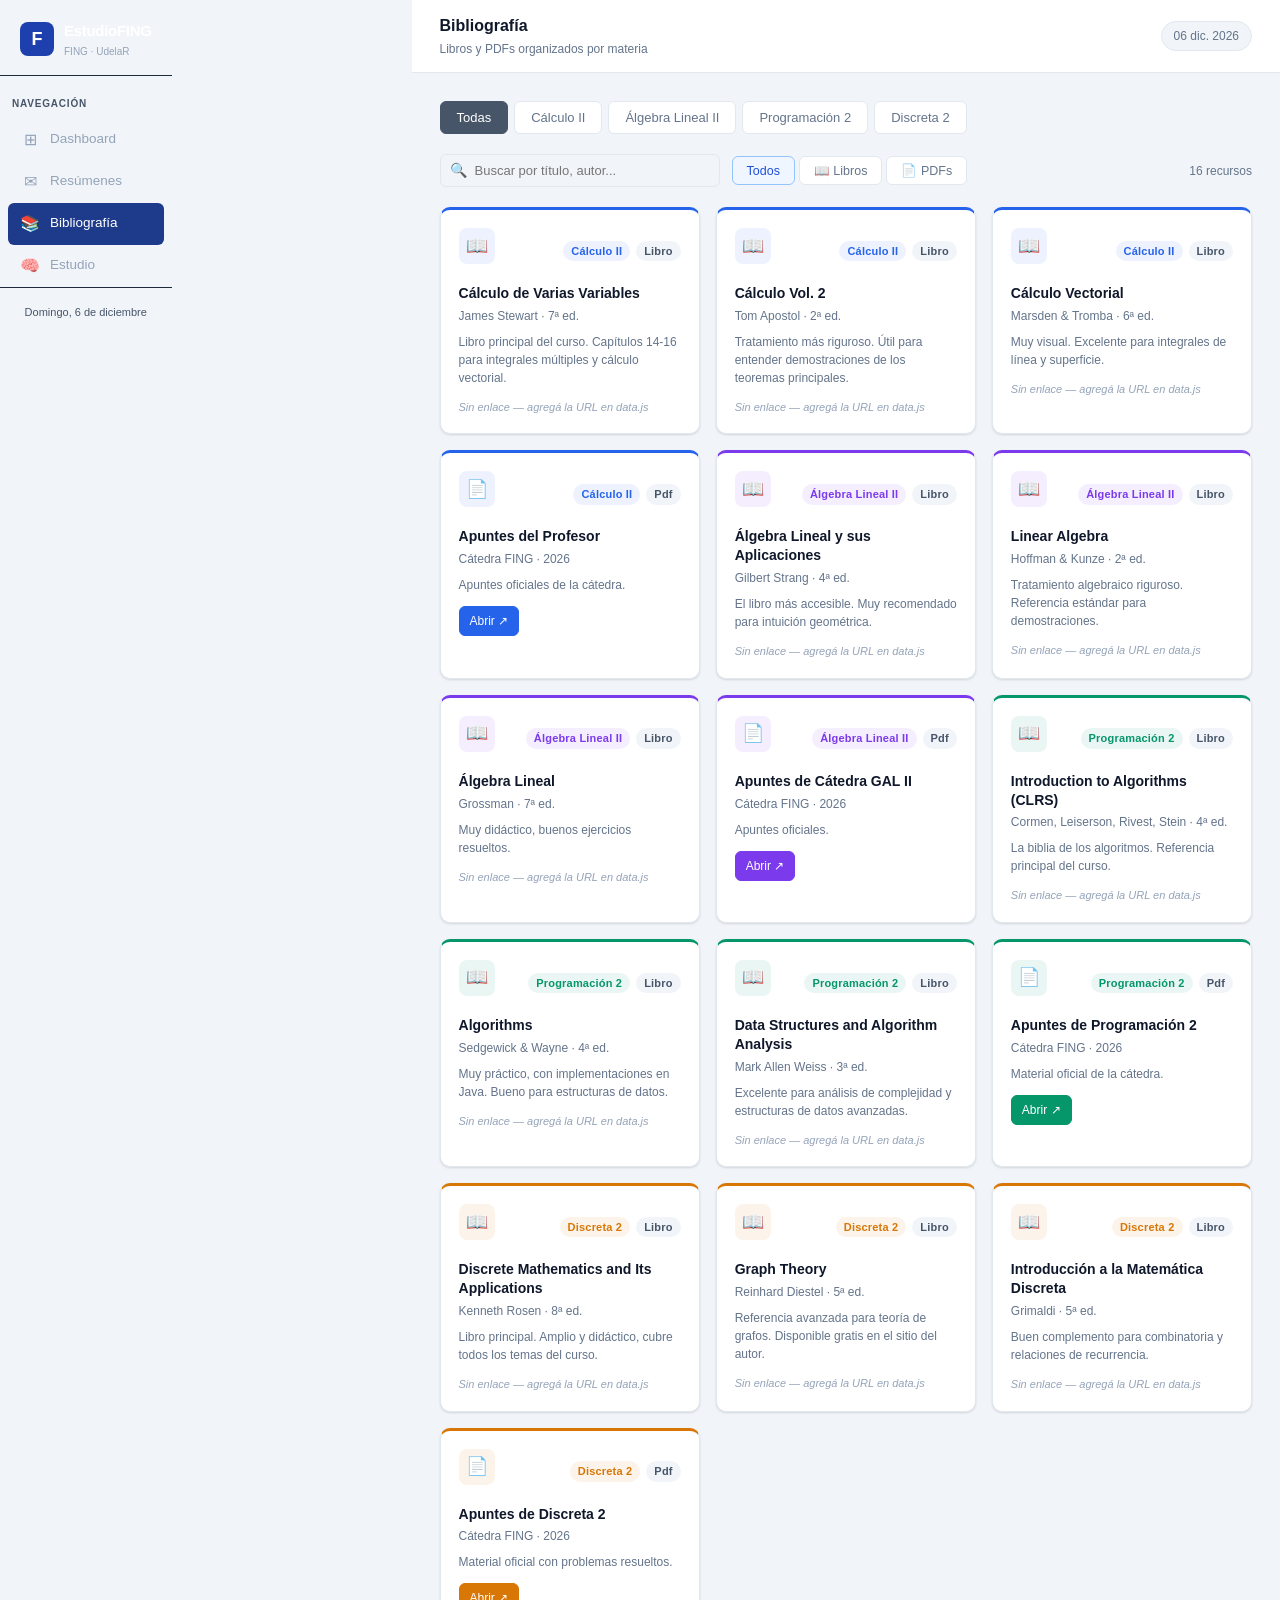
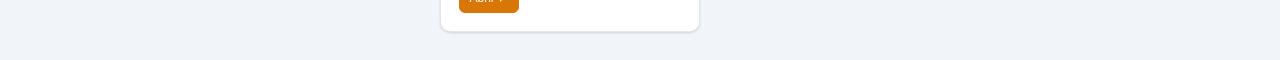
==== bibliografia.html @ 0bfc6a6f "EstudioFING - app de estudio FING" ====
<!DOCTYPE html>
<html lang="es">
<head>
  <meta charset="UTF-8">
  <meta name="viewport" content="width=device-width, initial-scale=1.0">
  <title>EstudioFING — Bibliografía</title>
  <link rel="stylesheet" href="styles.css">
</head>
<body>
  <nav id="sidebar"></nav>

  <main class="main">
    <header class="topbar">
      <div>
        <div class="topbar-title">Bibliografía</div>
        <div class="topbar-sub">Libros y PDFs organizados por materia</div>
      </div>
      <div class="topbar-right">
        <span class="date-badge" id="current-date"></span>
      </div>
    </header>

    <div class="content">
      <!-- Tabs por materia -->
      <div class="bib-tabs" id="bib-tabs"></div>

      <!-- Buscador -->
      <div style="margin-bottom:20px;display:flex;align-items:center;gap:12px;flex-wrap:wrap">
        <div class="search-wrap">
          <span class="search-icon">🔍</span>
          <input type="text" class="search-input" id="search-input" placeholder="Buscar por título, autor...">
        </div>
        <div class="filter-tabs" id="tipo-tabs">
          <button class="filter-tab active" data-tipo="todos">Todos</button>
          <button class="filter-tab" data-tipo="libro">📖 Libros</button>
          <button class="filter-tab" data-tipo="pdf">📄 PDFs</button>
        </div>
        <span id="bib-count" style="margin-left:auto;font-size:12px;color:var(--text-muted);font-weight:500"></span>
      </div>

      <div class="bib-grid" id="bib-grid"></div>
    </div>
  </main>

  <script src="data.js"></script>
  <script src="app.js"></script>
  <script>
    renderSidebar('bibliografia');
    document.getElementById('current-date').textContent =
      new Date().toLocaleDateString('es-UY', { day:'2-digit', month:'short', year:'numeric' });

    const tipoIcons = { libro: '📖', pdf: '📄', articulo: '📰', apunte: '📝' };

    let activeMateriaId = 'todas';
    let activeTipo      = 'todos';
    let searchTerm      = '';

    // Tabs de materias
    const tabsEl = document.getElementById('bib-tabs');
    const allTab = document.createElement('button');
    allTab.className = 'bib-tab active';
    allTab.dataset.materia = 'todas';
    allTab.textContent = 'Todas';
    allTab.style.setProperty('--tab-color', '#475569');
    tabsEl.appendChild(allTab);

    DATA.materias.forEach(m => {
      const btn = document.createElement('button');
      btn.className = 'bib-tab';
      btn.dataset.materia = m.id;
      btn.textContent = m.abrev;
      btn.style.setProperty('--tab-color', m.color);
      tabsEl.appendChild(btn);
    });

    tabsEl.addEventListener('click', e => {
      const btn = e.target.closest('.bib-tab');
      if (!btn) return;
      tabsEl.querySelectorAll('.bib-tab').forEach(b => {
        b.classList.remove('active');
        b.style.background = '';
        b.style.color = '';
        b.style.borderColor = '';
      });
      btn.classList.add('active');
      const materia = DATA.materias.find(m => m.id === btn.dataset.materia);
      if (materia) {
        btn.style.background = materia.color;
        btn.style.color = '#fff';
        btn.style.borderColor = materia.color;
      } else {
        btn.style.background = '#475569';
        btn.style.color = '#fff';
        btn.style.borderColor = '#475569';
      }
      activeMateriaId = btn.dataset.materia;
      renderGrid();
    });

    // Activar el primer tab visualmente
    allTab.style.background = '#475569';
    allTab.style.color = '#fff';
    allTab.style.borderColor = '#475569';

    // Tipo tabs
    document.getElementById('tipo-tabs').addEventListener('click', e => {
      const btn = e.target.closest('.filter-tab');
      if (!btn) return;
      document.querySelectorAll('#tipo-tabs .filter-tab').forEach(b => b.classList.remove('active'));
      btn.classList.add('active');
      activeTipo = btn.dataset.tipo;
      renderGrid();
    });

    document.getElementById('search-input').addEventListener('input', function() {
      searchTerm = this.value.trim().toLowerCase();
      renderGrid();
    });

    function renderGrid() {
      const items = getBibliografiaAll().filter(b => {
        if (activeMateriaId !== 'todas' && b.materiaId !== activeMateriaId) return false;
        if (activeTipo !== 'todos' && b.tipo !== activeTipo) return false;
        if (searchTerm) {
          return b.titulo.toLowerCase().includes(searchTerm)
            || (b.autor||'').toLowerCase().includes(searchTerm)
            || (b.descripcion||'').toLowerCase().includes(searchTerm);
        }
        return true;
      });

      document.getElementById('bib-count').textContent =
        `${items.length} recurso${items.length !== 1 ? 's' : ''}`;

      const grid = document.getElementById('bib-grid');

      if (!items.length) {
        grid.innerHTML = `
          <div class="empty-state" style="grid-column:1/-1">
            <div class="empty-state-icon">📭</div>
            <div class="empty-state-title">Sin resultados</div>
            <div class="empty-state-text">Probá con otros filtros o términos de búsqueda.</div>
          </div>`;
        return;
      }

      grid.innerHTML = items.map(b => {
        const icon = tipoIcons[b.tipo] || '📄';
        const tipoLabel = b.tipo.charAt(0).toUpperCase() + b.tipo.slice(1);
        const hasUrl = b.url && b.url.trim() !== '';

        return `
          <div class="bib-card" style="--card-color:${b.materiaColor}">
            <div style="display:flex;align-items:center;justify-content:space-between;margin-bottom:10px">
              <div class="bib-type-icon" style="background:${b.materiaColor}15;color:${b.materiaColor}">${icon}</div>
              <div style="display:flex;gap:6px;align-items:center">
                <span class="badge" style="background:${b.materiaColor}15;color:${b.materiaColor}">${b.materiaNombre}</span>
                <span class="badge" style="background:#f1f5f9;color:#475569">${tipoLabel}</span>
              </div>
            </div>
            <div class="bib-titulo">${b.titulo}</div>
            <div class="bib-autor">${b.autor || ''}${b.edicion ? ' · ' + b.edicion : ''}</div>
            <div class="bib-desc">${b.descripcion || ''}</div>
            <div class="bib-footer">
              ${hasUrl
                ? `<a href="${b.url}" target="_blank" class="btn btn-sm" style="background:${b.materiaColor};color:#fff;border-color:${b.materiaColor}">
                    Abrir ↗
                   </a>`
                : `<span style="font-size:11px;color:#94a3b8;font-style:italic">Sin enlace — agregá la URL en data.js</span>`}
            </div>
          </div>
        `;
      }).join('');
    }

    renderGrid();
  </script>
</body>
</html>
---- styles.css ----
/* ============================================================
   styles.css — EstudioFING
   ============================================================ */

*, *::before, *::after { box-sizing: border-box; margin: 0; padding: 0; }

:root {
  --sidebar-w: 240px;
  --sidebar-bg: #0f172a;
  --sidebar-text: #94a3b8;
  --sidebar-hover: #1e293b;
  --sidebar-active: #ffffff;
  --sidebar-active-bg: #1e40af;
  --bg: #f1f5f9;
  --surface: #ffffff;
  --border: #e2e8f0;
  --text: #0f172a;
  --text-muted: #64748b;
  --radius: 10px;
  --radius-sm: 6px;
  --shadow: 0 1px 3px rgba(0,0,0,.08), 0 1px 2px rgba(0,0,0,.06);
  --shadow-md: 0 4px 6px rgba(0,0,0,.07), 0 2px 4px rgba(0,0,0,.06);
  --transition: 150ms ease;
}

body {
  font-family: -apple-system, BlinkMacSystemFont, 'Segoe UI', Roboto, 'Helvetica Neue', sans-serif;
  font-size: 14px;
  line-height: 1.5;
  color: var(--text);
  background: var(--bg);
  display: flex;
  min-height: 100vh;
}

/* ── SIDEBAR ─────────────────────────────────────────────── */
.sidebar {
  width: var(--sidebar-w);
  min-height: 100vh;
  background: var(--sidebar-bg);
  display: flex;
  flex-direction: column;
  position: fixed;
  top: 0; left: 0;
  z-index: 100;
  overflow-y: auto;
}

.sidebar-brand {
  padding: 20px 20px 16px;
  display: flex;
  align-items: center;
  gap: 10px;
  border-bottom: 1px solid #1e293b;
}

.brand-icon {
  width: 34px; height: 34px;
  background: #1e40af;
  border-radius: 8px;
  display: flex; align-items: center; justify-content: center;
  font-size: 18px; font-weight: 700; color: #fff;
  flex-shrink: 0;
}

.brand-text {
  font-size: 15px;
  font-weight: 700;
  color: #fff;
  letter-spacing: -.3px;
}

.brand-sub {
  font-size: 10px;
  color: var(--sidebar-text);
  margin-top: 1px;
}

.nav-section {
  padding: 20px 12px 8px;
  font-size: 10px;
  font-weight: 600;
  text-transform: uppercase;
  letter-spacing: .8px;
  color: #475569;
}

.nav-links {
  list-style: none;
  padding: 0 8px;
}

.nav-links li a {
  display: flex;
  align-items: center;
  gap: 10px;
  padding: 9px 12px;
  border-radius: var(--radius-sm);
  color: var(--sidebar-text);
  text-decoration: none;
  font-size: 13.5px;
  font-weight: 500;
  transition: background var(--transition), color var(--transition);
}

.nav-links li a:hover {
  background: var(--sidebar-hover);
  color: #e2e8f0;
}

.nav-links li a.active {
  background: #1e3a8a;
  color: #fff;
}

.nav-links li a .nav-icon {
  font-size: 16px;
  width: 20px;
  text-align: center;
  flex-shrink: 0;
}

.sidebar-footer {
  margin-top: auto;
  padding: 16px 12px;
  border-top: 1px solid #1e293b;
  font-size: 11px;
  color: #475569;
  text-align: center;
}

/* ── MAIN CONTENT ─────────────────────────────────────────── */
.main {
  margin-left: var(--sidebar-w);
  flex: 1;
  display: flex;
  flex-direction: column;
  min-height: 100vh;
}

.topbar {
  background: var(--surface);
  border-bottom: 1px solid var(--border);
  padding: 14px 28px;
  display: flex;
  align-items: center;
  justify-content: space-between;
  position: sticky;
  top: 0;
  z-index: 50;
}

.topbar-title { font-size: 16px; font-weight: 700; color: var(--text); }
.topbar-sub   { font-size: 12px; color: var(--text-muted); margin-top: 2px; }

.topbar-right { display: flex; align-items: center; gap: 12px; }

.date-badge {
  background: var(--bg);
  border: 1px solid var(--border);
  padding: 5px 12px;
  border-radius: 20px;
  font-size: 12px;
  color: var(--text-muted);
  font-weight: 500;
}

.content {
  padding: 28px;
  flex: 1;
}

/* ── CARDS ────────────────────────────────────────────────── */
.card {
  background: var(--surface);
  border: 1px solid var(--border);
  border-radius: var(--radius);
  box-shadow: var(--shadow);
}

/* ── BUTTONS ──────────────────────────────────────────────── */
.btn {
  display: inline-flex;
  align-items: center;
  gap: 6px;
  padding: 7px 14px;
  border-radius: var(--radius-sm);
  border: 1px solid transparent;
  font-size: 13px;
  font-weight: 500;
  cursor: pointer;
  text-decoration: none;
  transition: all var(--transition);
  white-space: nowrap;
}

.btn-primary {
  background: #2563eb;
  color: #fff;
  border-color: #2563eb;
}
.btn-primary:hover { background: #1d4ed8; border-color: #1d4ed8; }

.btn-outline {
  background: transparent;
  color: var(--text);
  border-color: var(--border);
}
.btn-outline:hover { background: var(--bg); }

.btn-ghost {
  background: transparent;
  color: var(--text-muted);
  border-color: transparent;
  padding: 6px 10px;
}
.btn-ghost:hover { background: var(--bg); color: var(--text); }

.btn-sm { padding: 5px 10px; font-size: 12px; }
.btn-icon { padding: 7px; }

/* ── BADGES ───────────────────────────────────────────────── */
.badge {
  display: inline-flex;
  align-items: center;
  padding: 2px 8px;
  border-radius: 20px;
  font-size: 11px;
  font-weight: 600;
  letter-spacing: .2px;
}

/* ── SEARCH ───────────────────────────────────────────────── */
.search-wrap {
  position: relative;
  display: flex;
  align-items: center;
}

.search-wrap .search-icon {
  position: absolute;
  left: 10px;
  color: var(--text-muted);
  font-size: 14px;
  pointer-events: none;
}

.search-input {
  padding: 8px 12px 8px 34px;
  border: 1px solid var(--border);
  border-radius: var(--radius-sm);
  background: var(--bg);
  font-size: 13px;
  color: var(--text);
  outline: none;
  transition: border-color var(--transition), box-shadow var(--transition);
  width: 280px;
}

.search-input:focus {
  border-color: #93c5fd;
  box-shadow: 0 0 0 3px rgba(37,99,235,.1);
  background: #fff;
}

/* ── PROGRESS BAR ─────────────────────────────────────────── */
.progress-bar {
  height: 6px;
  background: #e2e8f0;
  border-radius: 99px;
  overflow: hidden;
}

.progress-fill {
  height: 100%;
  border-radius: 99px;
  transition: width .4s ease;
}

/* ============================================================
   DASHBOARD
   ============================================================ */
.dashboard-grid {
  display: grid;
  grid-template-columns: repeat(2, 1fr);
  gap: 20px;
}

.materia-card {
  border-radius: var(--radius);
  border: 1px solid var(--border);
  background: var(--surface);
  box-shadow: var(--shadow);
  overflow: hidden;
  transition: box-shadow .2s, transform .2s;
}

.materia-card:hover {
  box-shadow: var(--shadow-md);
  transform: translateY(-2px);
}

.materia-card-top {
  padding: 20px 20px 16px;
  border-bottom: 1px solid var(--border);
  display: flex;
  align-items: flex-start;
  gap: 14px;
}

.materia-icon {
  width: 48px; height: 48px;
  border-radius: 12px;
  display: flex; align-items: center; justify-content: center;
  font-size: 22px;
  font-weight: 700;
  flex-shrink: 0;
}

.materia-info { flex: 1; min-width: 0; }

.materia-nombre {
  font-size: 14.5px;
  font-weight: 700;
  line-height: 1.3;
  margin-bottom: 2px;
}

.materia-stats {
  display: flex;
  gap: 14px;
  margin-top: 10px;
}

.stat-item {
  text-align: center;
}

.stat-value {
  font-size: 22px;
  font-weight: 800;
  line-height: 1;
}

.stat-label {
  font-size: 11px;
  color: var(--text-muted);
  margin-top: 2px;
}

.materia-progress {
  padding: 12px 20px;
  border-bottom: 1px solid var(--border);
}

.progress-info {
  display: flex;
  justify-content: space-between;
  font-size: 12px;
  color: var(--text-muted);
  margin-bottom: 6px;
}

.materia-actions {
  padding: 14px 20px;
  display: flex;
  gap: 8px;
  flex-wrap: wrap;
}

/* ── STATS ROW ────────────────────────────────────────────── */
.stats-row {
  display: grid;
  grid-template-columns: repeat(4, 1fr);
  gap: 16px;
  margin-bottom: 24px;
}

.stat-card {
  background: var(--surface);
  border: 1px solid var(--border);
  border-radius: var(--radius);
  padding: 16px 20px;
  box-shadow: var(--shadow);
}

.stat-card-value {
  font-size: 28px;
  font-weight: 800;
  line-height: 1;
  margin-bottom: 4px;
}

.stat-card-label {
  font-size: 12px;
  color: var(--text-muted);
  font-weight: 500;
}

/* ============================================================
   RESÚMENES (INBOX)
   ============================================================ */
.inbox-toolbar {
  display: flex;
  align-items: center;
  gap: 10px;
  margin-bottom: 16px;
  flex-wrap: wrap;
}

.filter-tabs {
  display: flex;
  gap: 4px;
}

.filter-tab {
  padding: 6px 14px;
  border-radius: var(--radius-sm);
  border: 1px solid var(--border);
  background: var(--surface);
  font-size: 12.5px;
  font-weight: 500;
  color: var(--text-muted);
  cursor: pointer;
  transition: all var(--transition);
}

.filter-tab.active, .filter-tab:hover {
  background: #eff6ff;
  border-color: #93c5fd;
  color: #1d4ed8;
}

.inbox-list {
  display: flex;
  flex-direction: column;
  gap: 1px;
  background: var(--border);
  border-radius: var(--radius);
  overflow: hidden;
  box-shadow: var(--shadow);
}

.inbox-item {
  background: var(--surface);
  padding: 14px 18px;
  display: flex;
  align-items: flex-start;
  gap: 12px;
  cursor: pointer;
  transition: background var(--transition);
  border-left: 3px solid transparent;
}

.inbox-item:hover { background: #f8fafc; }

.inbox-item.unread {
  border-left-color: #2563eb;
  background: #fafbff;
}

.inbox-item.highlighted .inbox-star { color: #f59e0b; }
.inbox-item .inbox-star { color: #cbd5e1; transition: color var(--transition); font-size: 16px; }
.inbox-item .inbox-star:hover { color: #f59e0b; }

.inbox-check {
  width: 16px; height: 16px;
  border: 2px solid #cbd5e1;
  border-radius: 4px;
  cursor: pointer;
  flex-shrink: 0;
  margin-top: 2px;
  transition: all var(--transition);
  position: relative;
  background: transparent;
}

.inbox-item.read .inbox-check {
  background: #2563eb;
  border-color: #2563eb;
}

.inbox-item.read .inbox-check::after {
  content: '✓';
  position: absolute;
  top: -3px; left: 0;
  font-size: 12px;
  color: #fff;
  font-weight: 700;
}

.inbox-body { flex: 1; min-width: 0; }

.inbox-header {
  display: flex;
  align-items: center;
  gap: 8px;
  margin-bottom: 4px;
}

.inbox-title {
  font-size: 13.5px;
  font-weight: 600;
  color: var(--text);
  flex: 1;
  overflow: hidden;
  text-overflow: ellipsis;
  white-space: nowrap;
}

.inbox-item.read .inbox-title { font-weight: 400; color: var(--text-muted); }

.inbox-date {
  font-size: 11px;
  color: var(--text-muted);
  flex-shrink: 0;
}

.inbox-preview {
  font-size: 12.5px;
  color: var(--text-muted);
  overflow: hidden;
  text-overflow: ellipsis;
  white-space: nowrap;
}

.inbox-tags {
  display: flex;
  gap: 4px;
  margin-top: 6px;
  flex-wrap: wrap;
}

.inbox-tag {
  padding: 1px 7px;
  border-radius: 99px;
  background: var(--bg);
  border: 1px solid var(--border);
  font-size: 10.5px;
  color: var(--text-muted);
}

/* Expanded content */
.inbox-expanded {
  display: none;
  padding: 12px 18px 18px 60px;
  background: #fafbff;
  border-top: 1px solid var(--border);
}

.inbox-expanded.open { display: block; }

.inbox-content-text {
  font-size: 13.5px;
  line-height: 1.7;
  color: var(--text);
  white-space: pre-line;
}

/* ============================================================
   BIBLIOGRAFÍA
   ============================================================ */
.bib-tabs {
  display: flex;
  gap: 6px;
  margin-bottom: 20px;
  flex-wrap: wrap;
}

.bib-tab {
  padding: 8px 16px;
  border-radius: var(--radius-sm);
  border: 1px solid var(--border);
  background: var(--surface);
  font-size: 13px;
  font-weight: 500;
  cursor: pointer;
  transition: all var(--transition);
  color: var(--text-muted);
}

.bib-tab.active {
  color: #fff;
  border-color: transparent;
}

.bib-tab:hover:not(.active) { background: var(--bg); color: var(--text); }

.bib-grid {
  display: grid;
  grid-template-columns: repeat(auto-fill, minmax(260px, 1fr));
  gap: 16px;
}

.bib-card {
  background: var(--surface);
  border: 1px solid var(--border);
  border-radius: var(--radius);
  padding: 18px;
  box-shadow: var(--shadow);
  transition: box-shadow .2s;
  border-top: 3px solid var(--card-color, #2563eb);
}

.bib-card:hover { box-shadow: var(--shadow-md); }

.bib-type-icon {
  display: inline-flex;
  align-items: center;
  justify-content: center;
  width: 36px; height: 36px;
  border-radius: 8px;
  font-size: 18px;
  margin-bottom: 10px;
}

.bib-titulo {
  font-size: 14px;
  font-weight: 700;
  line-height: 1.35;
  margin-bottom: 4px;
}

.bib-autor {
  font-size: 12px;
  color: var(--text-muted);
  margin-bottom: 8px;
}

.bib-desc {
  font-size: 12px;
  color: var(--text-muted);
  line-height: 1.5;
  margin-bottom: 12px;
}

.bib-footer {
  display: flex;
  align-items: center;
  justify-content: space-between;
  gap: 8px;
}

/* ============================================================
   ESTUDIO (Flashcards, Quiz, Infografías)
   ============================================================ */
.estudio-layout {
  display: grid;
  grid-template-columns: 220px 1fr;
  gap: 20px;
  align-items: start;
}

.estudio-sidebar {
  background: var(--surface);
  border: 1px solid var(--border);
  border-radius: var(--radius);
  box-shadow: var(--shadow);
  overflow: hidden;
  position: sticky;
  top: 76px;
}

.estudio-sidebar-section {
  padding: 14px 14px 6px;
  font-size: 10px;
  font-weight: 700;
  text-transform: uppercase;
  letter-spacing: .8px;
  color: var(--text-muted);
}

.estudio-nav-item {
  padding: 10px 14px;
  cursor: pointer;
  font-size: 13px;
  font-weight: 500;
  color: var(--text-muted);
  transition: all var(--transition);
  border-left: 3px solid transparent;
  display: flex;
  align-items: center;
  gap: 8px;
}

.estudio-nav-item:hover { background: var(--bg); color: var(--text); }

.estudio-nav-item.active {
  background: #eff6ff;
  color: #1d4ed8;
  border-left-color: #2563eb;
  font-weight: 600;
}

.estudio-nav-item .nav-dot {
  width: 8px; height: 8px;
  border-radius: 50%;
  flex-shrink: 0;
}

.mode-tabs {
  display: flex;
  gap: 1px;
  background: var(--border);
  border-radius: var(--radius-sm);
  padding: 3px;
  margin-bottom: 20px;
}

.mode-tab {
  flex: 1;
  padding: 8px;
  text-align: center;
  border-radius: 5px;
  font-size: 13px;
  font-weight: 600;
  cursor: pointer;
  transition: all var(--transition);
  color: var(--text-muted);
}

.mode-tab.active {
  background: var(--surface);
  color: var(--text);
  box-shadow: var(--shadow);
}

/* ── FLASHCARDS ───────────────────────────────────────────── */
.flashcard-container {
  display: flex;
  flex-direction: column;
  align-items: center;
  gap: 20px;
}

.flashcard-meta {
  display: flex;
  align-items: center;
  justify-content: space-between;
  width: 100%;
  max-width: 560px;
}

.flashcard-counter {
  font-size: 13px;
  color: var(--text-muted);
  font-weight: 500;
}

.flashcard-level {
  font-size: 11px;
  padding: 3px 10px;
  border-radius: 99px;
  font-weight: 600;
}

.flashcard-wrap {
  perspective: 1000px;
  width: 100%;
  max-width: 560px;
  height: 280px;
  cursor: pointer;
}

.flashcard-inner {
  width: 100%; height: 100%;
  position: relative;
  transform-style: preserve-3d;
  transition: transform .55s ease;
}

.flashcard-wrap.flipped .flashcard-inner {
  transform: rotateY(180deg);
}

.flashcard-face {
  position: absolute;
  inset: 0;
  backface-visibility: hidden;
  -webkit-backface-visibility: hidden;
  border-radius: var(--radius);
  border: 1px solid var(--border);
  box-shadow: var(--shadow-md);
  display: flex;
  flex-direction: column;
  align-items: center;
  justify-content: center;
  padding: 32px;
  text-align: center;
}

.flashcard-front { background: var(--surface); }

.flashcard-back {
  background: #f8faff;
  transform: rotateY(180deg);
  border-color: #93c5fd;
}

.flashcard-label {
  font-size: 11px;
  font-weight: 700;
  text-transform: uppercase;
  letter-spacing: .8px;
  color: var(--text-muted);
  margin-bottom: 16px;
}

.flashcard-text {
  font-size: 16px;
  font-weight: 600;
  line-height: 1.5;
  color: var(--text);
  white-space: pre-line;
}

.flashcard-back .flashcard-text {
  font-size: 14px;
  font-weight: 400;
  text-align: left;
  width: 100%;
}

.flashcard-hint {
  font-size: 11.5px;
  color: var(--text-muted);
  margin-top: 12px;
}

.flashcard-actions {
  display: flex;
  gap: 10px;
  align-items: center;
}

.btn-known   { background: #dcfce7; color: #166534; border-color: #86efac; }
.btn-unknown { background: #fee2e2; color: #991b1b; border-color: #fca5a5; }
.btn-known:hover   { background: #bbf7d0; }
.btn-unknown:hover { background: #fecaca; }

.flashcard-progress-row {
  display: flex;
  gap: 12px;
  font-size: 12px;
  color: var(--text-muted);
  font-weight: 500;
}

.fc-known   { color: #166534; }
.fc-unknown { color: #991b1b; }

/* ── QUIZ ─────────────────────────────────────────────────── */
.quiz-wrap { max-width: 640px; }

.quiz-header {
  margin-bottom: 24px;
}

.quiz-titulo {
  font-size: 17px;
  font-weight: 700;
  margin-bottom: 6px;
}

.quiz-subinfo {
  font-size: 13px;
  color: var(--text-muted);
}

.quiz-pregunta-card {
  background: var(--surface);
  border: 1px solid var(--border);
  border-radius: var(--radius);
  padding: 22px;
  margin-bottom: 14px;
  box-shadow: var(--shadow);
}

.quiz-pregunta-num {
  font-size: 11px;
  font-weight: 700;
  text-transform: uppercase;
  letter-spacing: .6px;
  color: var(--text-muted);
  margin-bottom: 8px;
}

.quiz-pregunta-text {
  font-size: 14.5px;
  font-weight: 600;
  line-height: 1.5;
  margin-bottom: 16px;
}

.quiz-opciones {
  display: flex;
  flex-direction: column;
  gap: 8px;
}

.quiz-opcion {
  display: flex;
  align-items: flex-start;
  gap: 10px;
  padding: 10px 14px;
  border: 1.5px solid var(--border);
  border-radius: var(--radius-sm);
  cursor: pointer;
  transition: all var(--transition);
  font-size: 13.5px;
  line-height: 1.4;
  background: var(--surface);
}

.quiz-opcion:hover:not(.disabled) { border-color: #93c5fd; background: #f0f7ff; }
.quiz-opcion.selected { border-color: #2563eb; background: #eff6ff; }
.quiz-opcion.correct  { border-color: #22c55e; background: #f0fdf4; }
.quiz-opcion.wrong    { border-color: #ef4444; background: #fef2f2; }
.quiz-opcion.disabled { cursor: default; }

.quiz-opcion-letter {
  width: 22px; height: 22px;
  border-radius: 50%;
  border: 1.5px solid currentColor;
  display: flex; align-items: center; justify-content: center;
  font-size: 11px;
  font-weight: 700;
  flex-shrink: 0;
  margin-top: 1px;
}

.quiz-explicacion {
  margin-top: 10px;
  padding: 10px 14px;
  background: #fffbeb;
  border: 1px solid #fde68a;
  border-radius: var(--radius-sm);
  font-size: 12.5px;
  line-height: 1.5;
  color: #78350f;
}

.quiz-nav {
  display: flex;
  align-items: center;
  justify-content: space-between;
  gap: 10px;
  margin-top: 10px;
}

.quiz-resultado {
  background: var(--surface);
  border: 1px solid var(--border);
  border-radius: var(--radius);
  padding: 36px;
  text-align: center;
  box-shadow: var(--shadow-md);
}

.quiz-score-circle {
  width: 100px; height: 100px;
  border-radius: 50%;
  display: flex; flex-direction: column;
  align-items: center; justify-content: center;
  margin: 0 auto 20px;
  font-size: 26px;
  font-weight: 800;
}

.quiz-result-title {
  font-size: 20px;
  font-weight: 700;
  margin-bottom: 6px;
}

.quiz-result-sub {
  font-size: 14px;
  color: var(--text-muted);
  margin-bottom: 24px;
}

/* ── INFOGRAFÍAS ──────────────────────────────────────────── */
.infografias-grid {
  display: grid;
  grid-template-columns: repeat(auto-fill, minmax(280px, 1fr));
  gap: 16px;
}

.infografia-card {
  background: var(--surface);
  border: 1px solid var(--border);
  border-radius: var(--radius);
  box-shadow: var(--shadow);
  overflow: hidden;
}

.infografia-header {
  padding: 16px 18px 12px;
  border-bottom: 1px solid var(--border);
}

.infografia-titulo {
  font-size: 15px;
  font-weight: 700;
  margin-bottom: 4px;
}

.infografia-desc {
  font-size: 12px;
  color: var(--text-muted);
}

.infografia-body {
  padding: 14px 18px;
  display: flex;
  flex-direction: column;
  gap: 12px;
}

.infografia-seccion-titulo {
  font-size: 11.5px;
  font-weight: 700;
  text-transform: uppercase;
  letter-spacing: .6px;
  margin-bottom: 6px;
  display: flex;
  align-items: center;
  gap: 6px;
}

.infografia-seccion-titulo::before {
  content: '';
  display: block;
  width: 3px; height: 14px;
  border-radius: 2px;
  background: var(--accent-color, #2563eb);
}

.infografia-items {
  list-style: none;
  display: flex;
  flex-direction: column;
  gap: 4px;
}

.infografia-items li {
  font-size: 12.5px;
  color: var(--text);
  padding: 4px 8px;
  border-radius: 4px;
  background: var(--bg);
  line-height: 1.4;
}

/* ============================================================
   UTILITIES
   ============================================================ */
.empty-state {
  text-align: center;
  padding: 60px 20px;
  color: var(--text-muted);
}

.empty-state-icon { font-size: 48px; margin-bottom: 12px; }
.empty-state-title { font-size: 16px; font-weight: 600; margin-bottom: 6px; }
.empty-state-text  { font-size: 13px; }

.hidden { display: none !important; }

.section-title {
  font-size: 15px;
  font-weight: 700;
  margin-bottom: 16px;
  color: var(--text);
}

.divider {
  height: 1px;
  background: var(--border);
  margin: 20px 0;
}

select.form-select {
  padding: 7px 28px 7px 10px;
  border: 1px solid var(--border);
  border-radius: var(--radius-sm);
  background: var(--surface);
  font-size: 13px;
  color: var(--text);
  outline: none;
  cursor: pointer;
  appearance: none;
  background-image: url("data:image/svg+xml,%3Csvg xmlns='http://www.w3.org/2000/svg' width='12' height='12' viewBox='0 0 12 12'%3E%3Cpath fill='%2364748b' d='M6 8L1 3h10z'/%3E%3C/svg%3E");
  background-repeat: no-repeat;
  background-position: right 8px center;
}

select.form-select:focus {
  border-color: #93c5fd;
  box-shadow: 0 0 0 3px rgba(37,99,235,.1);
}
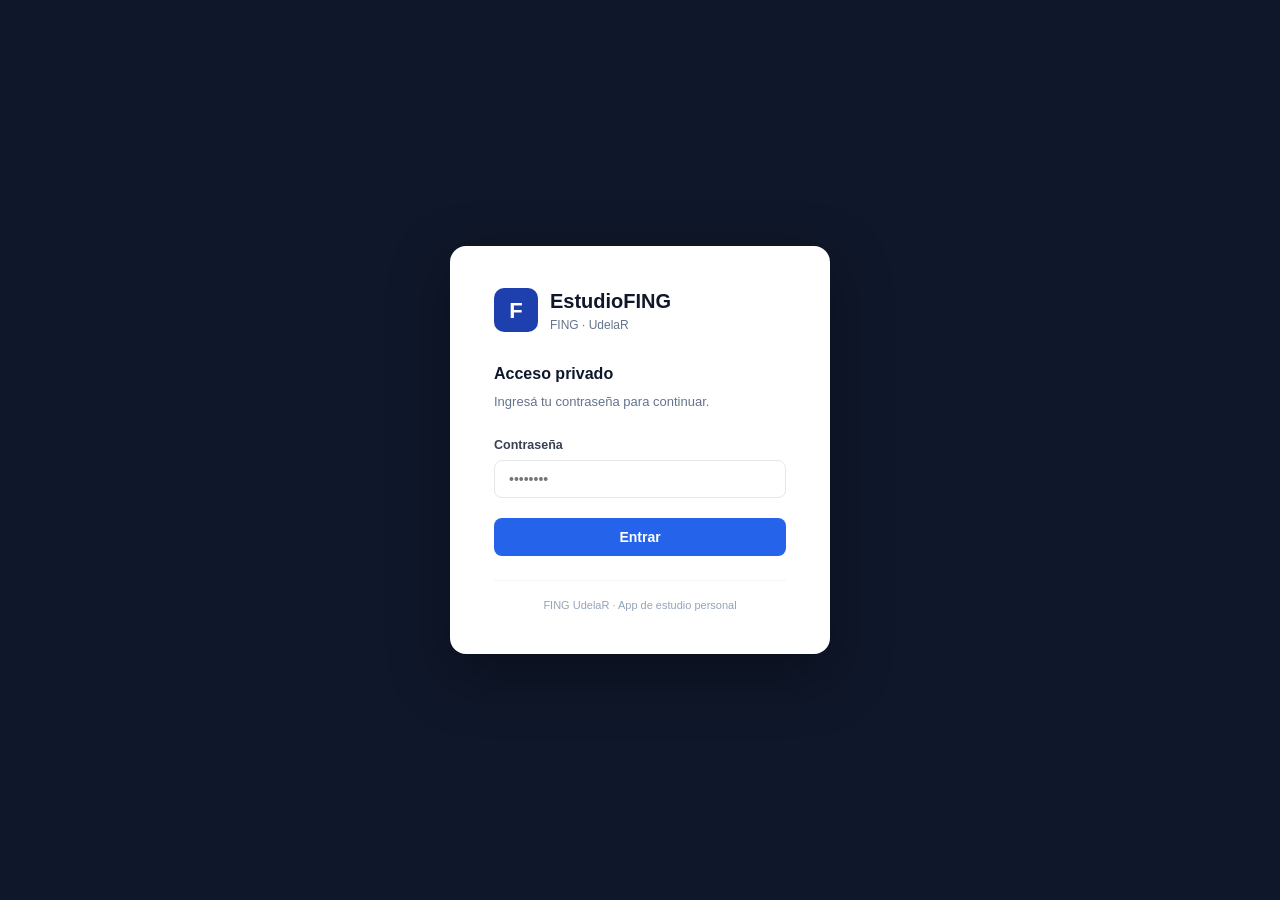
==== commit 5bd387eb: "Agrega login con contraseña protegida" ====
--- a/bibliografia.html
+++ b/bibliografia.html
@@ -5,6 +5,9 @@
   <meta name="viewport" content="width=device-width, initial-scale=1.0">
   <title>EstudioFING — Bibliografía</title>
   <link rel="stylesheet" href="styles.css">
+  <script src="data.js"></script>
+  <script src="app.js"></script>
+  <script>checkAuth();</script>
 </head>
 <body>
   <nav id="sidebar"></nav>
@@ -42,8 +45,6 @@
     </div>
   </main>
 
-  <script src="data.js"></script>
-  <script src="app.js"></script>
   <script>
     renderSidebar('bibliografia');
     document.getElementById('current-date').textContent =
